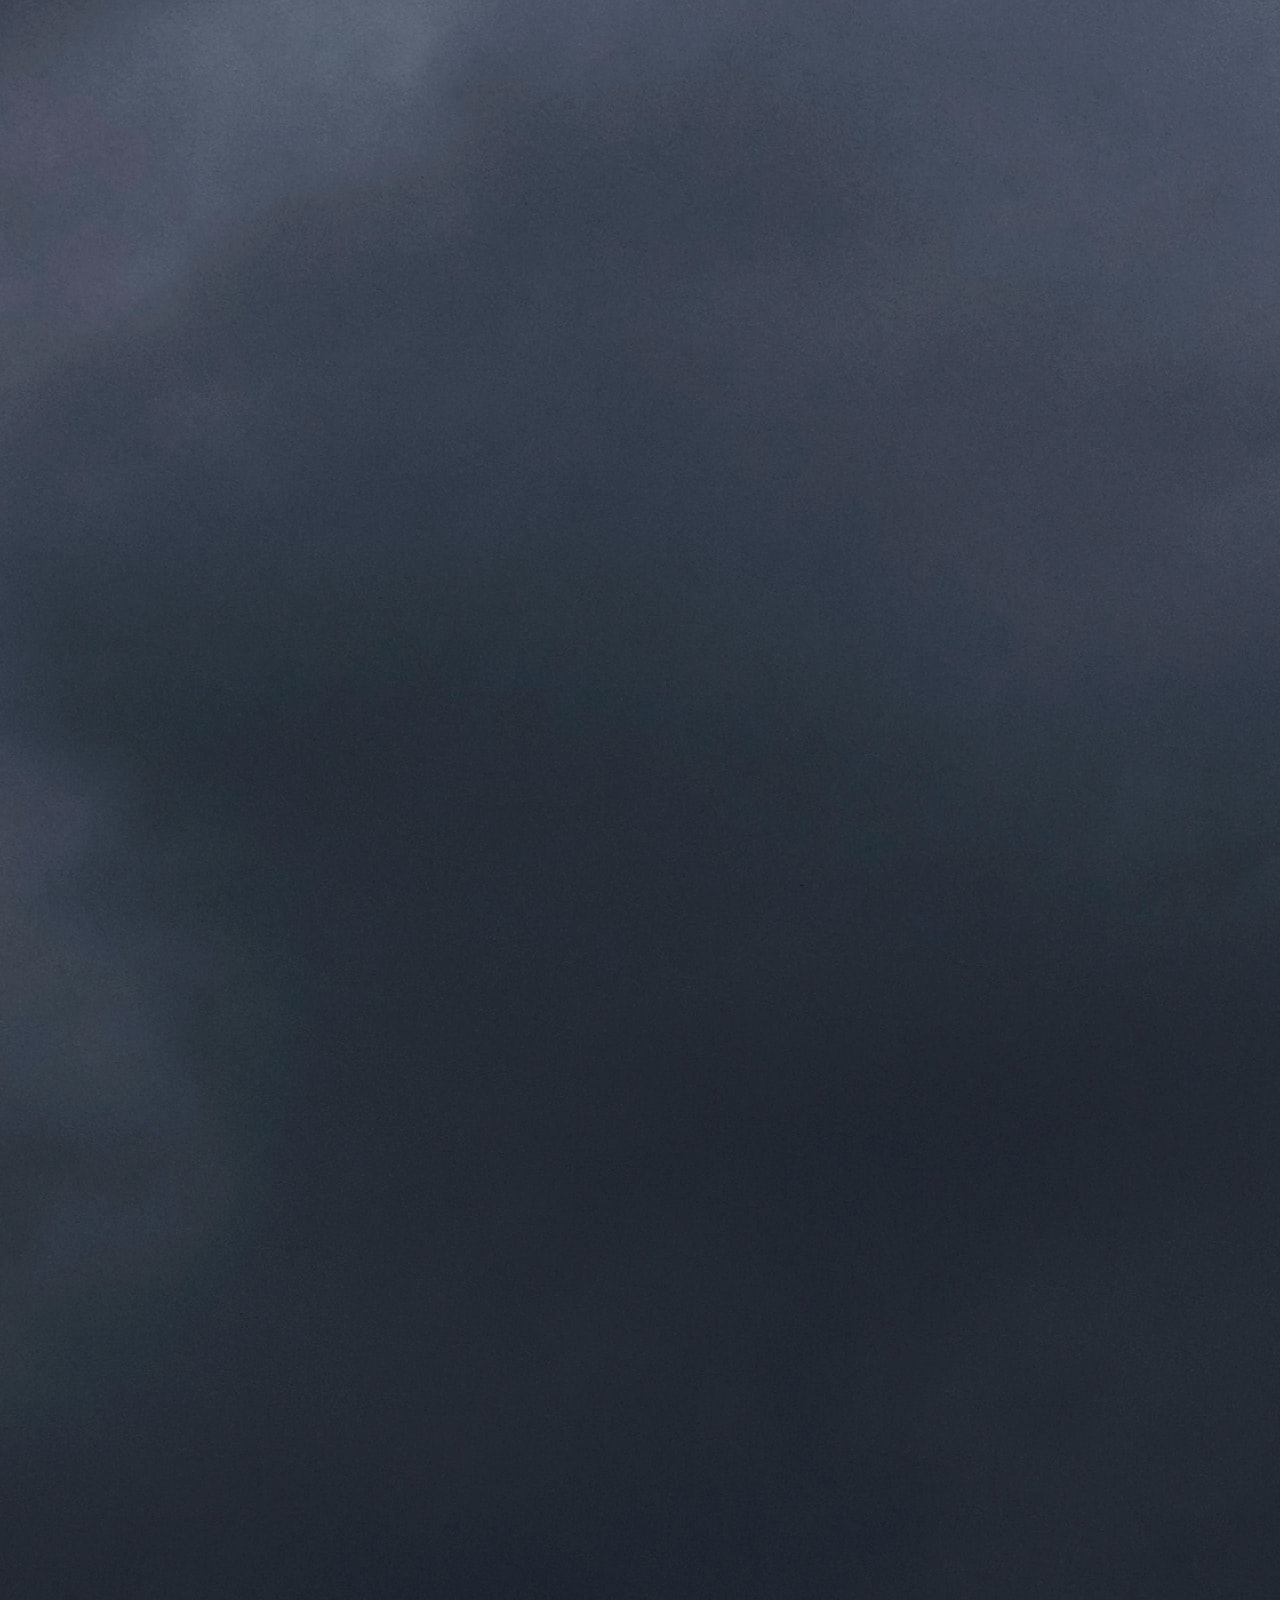
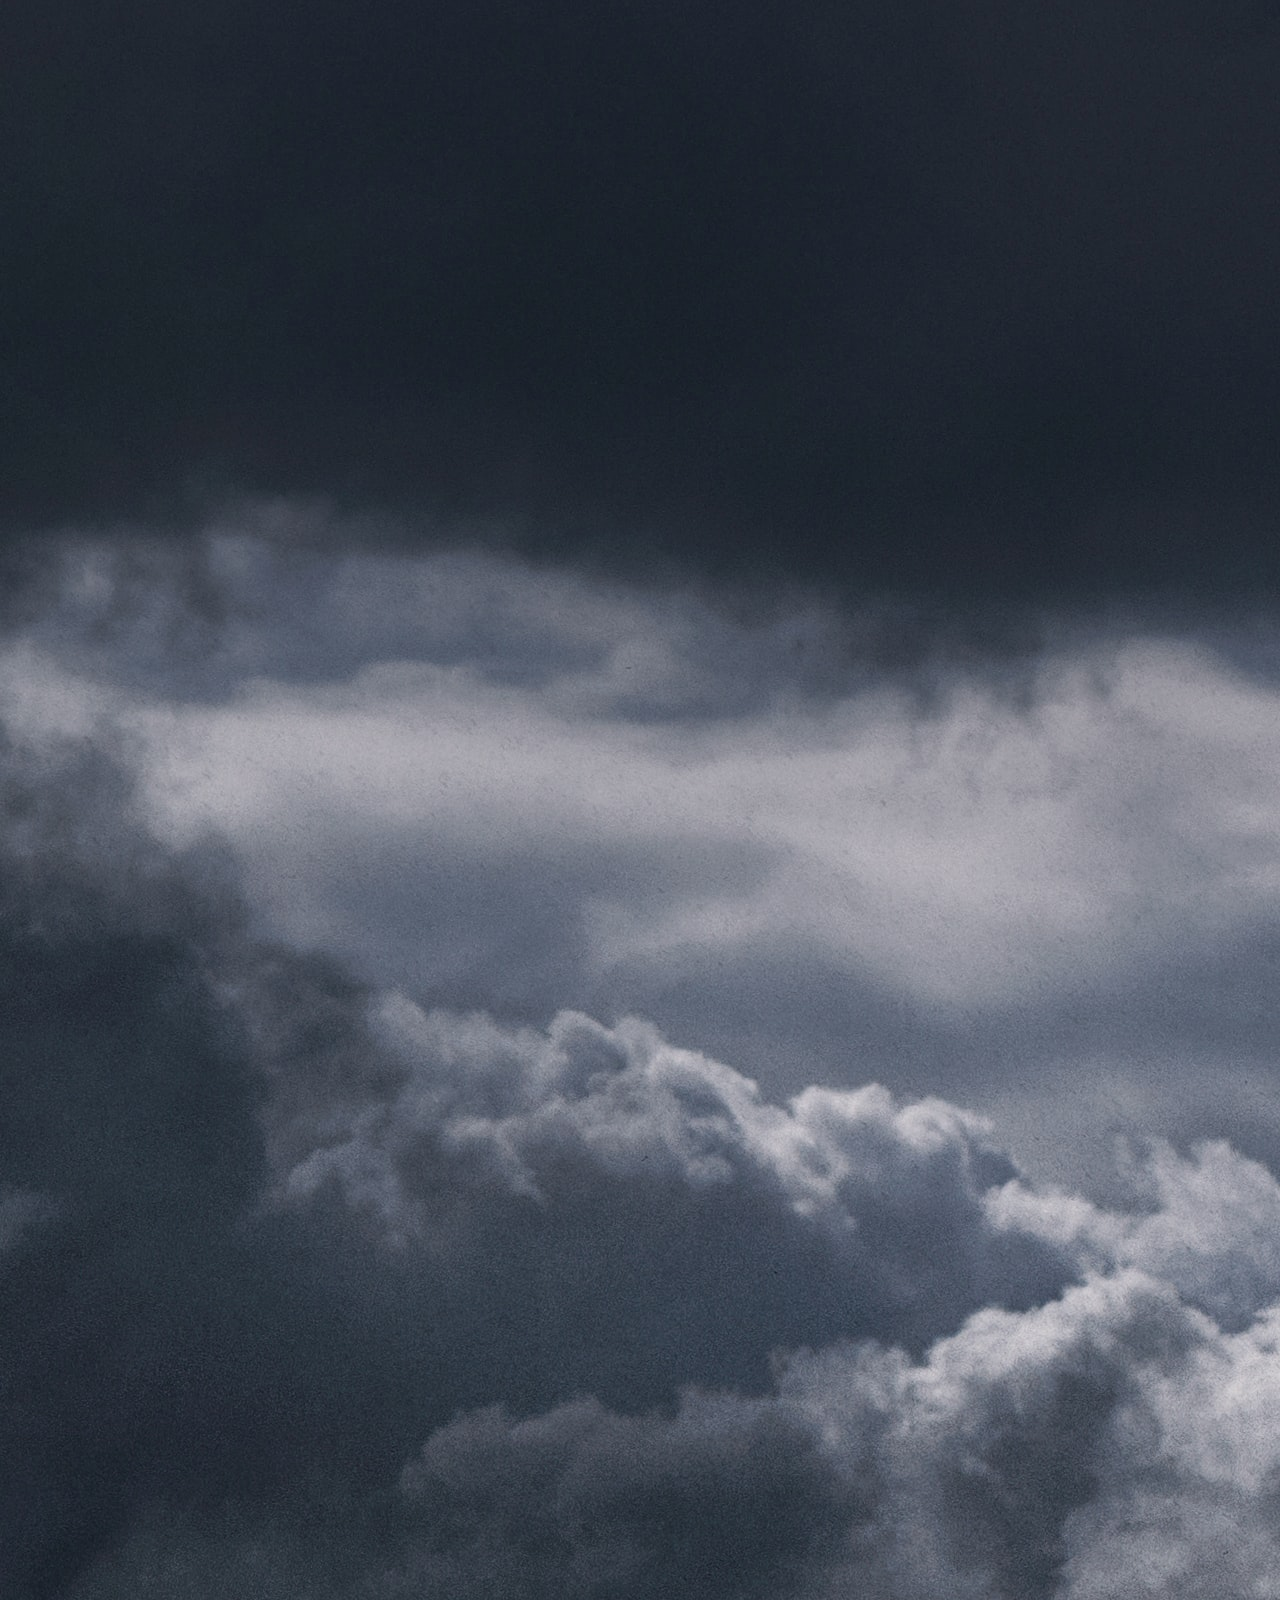
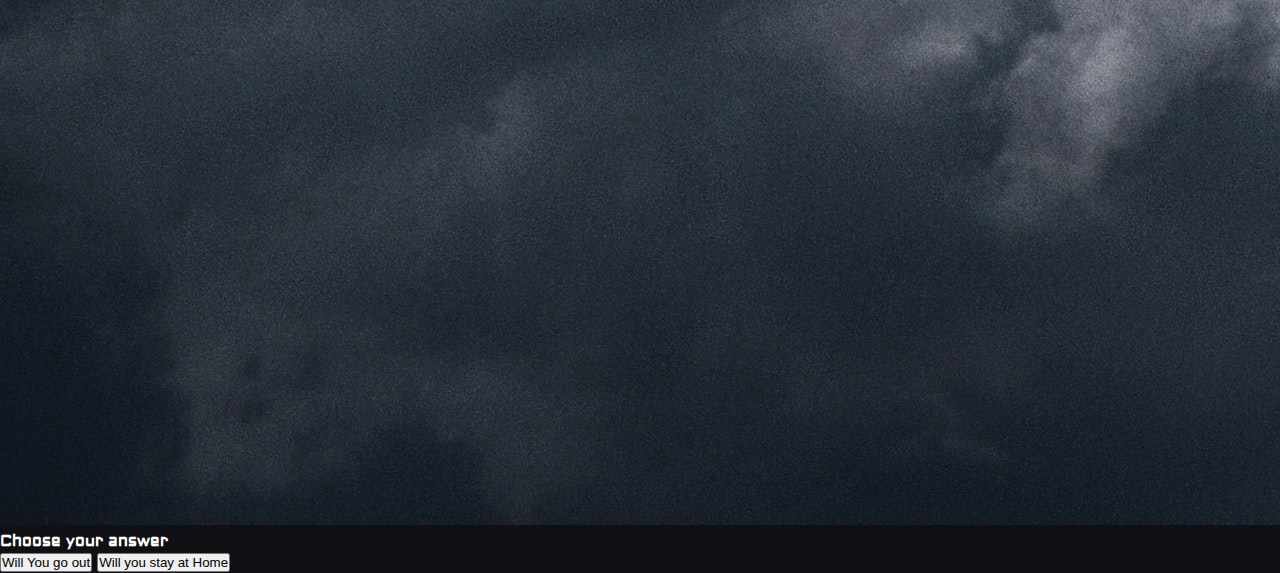
==== climateFinder/popu.html @ a0345669 "Add files via upload" ====
<!DOCTYPE html>
<html lang="en">

<head>
    <meta charset="UTF-8">
    <meta http-equiv="X-UA-Compatible" content="IE=edge">
    <meta name="viewport" content="width=device-width, initial-scale=1.0">
    <title>ClimateFinder</title>
    <!-- Favicon link -->
    <link rel="icon" type="image/x-icon" href="/images/climateFinderFav.png">
    <!-- Style css link -->
    <link rel="stylesheet" href="style.css">
    <!-- Font Awesome link -->
    <link rel="stylesheet" href="https://cdnjs.cloudflare.com/ajax/libs/font-awesome/6.3.0/css/all.min.css">
</head>

<body>
    <div class="overlay">
        <div class="overlay_img">
            <figure>
                <img src="images/bg_clouds.jpg" alt="">
                <figcaption>
                    <h4>Choose your answer</h4>
                </figcaption>
            </figure>
        </div>
        <div class="overlay_button">
            <button class="positive_answer">
                Will You go out
            </button>
            <button class="negative_answer">
                Will you stay at Home
            </button>
        </div>
    </div>
</body>

</html>
---- climateFinder/style.css ----
/* @import url('https://fonts.googleapis.com/css2?family=Lato:wght@300&display=swap'); */
@import url('https://fonts.googleapis.com/css2?family=Aldrich&display=swap');
/* @import url('https://fonts.googleapis.com/css2?family=ZCOOL+QingKe+HuangYou&display=swap'); */

* {
    margin: 0;
    padding: 0;
    box-sizing: border-box;

}

:root {
    --primaryBackground: #100f14;
    --greyColor: #1e1e1e;
    --poppinsFont: "Aldrich", sans-serif;
    --liFonts: 18px;
    --fontColor: #293943;
    --blueBlackColor: rgb(17, 16, 19);
}

body {
    color: #fff;
    background: var(--primaryBackground);
    font-family: var(--poppinsFont);
}

.container {
    margin: 0 auto;
    max-width: 1280px;
    width: 90%;
    /* border: 4px green solid; */
    padding: 10px;
}

.nav-container {
    width: 100%;
    height: 15vh;
    background-color: var(--primaryBackground);
    display: flex;
    align-items: center;
    justify-content: center;
}

.inlineBlock {
    display: flex;
    list-style-type: none;
}

/* .inputBox{
    width: 500px;
    height: 50px;
    border: none;
    border-radius: 25px;
    background-color: var(--greyColor);
    font-weight: bold;
    font-size: 18px;
    padding: 0px 0px 0px 15px;
} */

.liFonts {
    font-size: var(--liFonts);
    color: rgb(17, 16, 19);
}



/* start main contents */

/* list of days */
.section1 .inlineBlock li {
    margin-left: 20px;
    cursor: pointer;
}

/* end of list of days */

/* info content */
.info {
    width: 200px;
    height: 200px;
    background-color: #bcd8ed;
    border-radius: 30px;
}

.dayAndTime {
    width: 100%;
    height: 60px;
    background-color: #aecadf;
    border-radius: 30px 30px 0 0px;
    display: flex;
    justify-content: center;
    align-items: center;
}

.container {
    display: flex;
    flex-direction: row;
    flex-wrap: nowrap;
    gap: 20px;
}

.days {
    width: 100px;
    background: #1b1b1d;
}

.weekDays {
    width: 100%;
    height: 60px;
    background-color: #1b1b1d;
    border-radius: 30px 30px 0 0px;
    border-bottom: #444 1px solid;
}

.container .info .dayAndTime ul {
    display: flex;
    justify-content: space-between;
    align-items: center;
    gap: 20px;
    font-weight: bold;
}

.degAndDesc {
    margin: 0 auto;
    max-width: 1280px;
    width: 90%;
    padding: 10px;
    margin: -20px 0 0 16px;
    font-size: 24px;
}

.iconsImg {
    width: 90px;
    height: auto;
}

.container .info .degAndDesc ul {
    display: flex;
    justify-content: space-around;
    align-items: center;
    gap: 20px;
    font-weight: bold;
    color: var(--blueBlackColor);
}

.descriptionInfo {
    display: grid;
    margin-left: 20px;
    justify-content: space-between;
    font-size: 10px;
    margin-top: -20px;
    color: var(--fontColor);
}

.descriptionInfo span {
    color: var(--blueBlackColor);
}

.weekDays {
    display: flex;
    justify-content: center;
    align-items: center;
    gap: 20px;
    font-weight: bold;
}

.otherDays ul {
    display: grid;
    justify-content: center;
    align-items: center;
    list-style-type: none;
    margin: -15px 0 0 0;
    text-align: center;
}


/* end of info content */


/* end of main contents */


/* Dark and Light mode */
.mode1{
    width: 100px;
    height: 50px;
    border-radius: 25px;
    background: var(--greyColor);
}

.circleChange{
    width: 50px;
    height: 50px;
    background: #aecadf;
    border-radius: 25px;
    margin-left: 50px;
}


/* end of Dark and Light mode */



/* Ulugbek Nav design */


/* style-nav */
.nav-container {
    display: flex;
    width: 90%;
    flex-direction: row;
    justify-content: center;
    align-items: center;
    /* border: 1px solid #ccc; */
}


/* style for elements on it  */
.nav-elements {
    flex-basis: 20%;
    height: 50px;
    display: flex;
    justify-content: flex-start;
    align-items: center;
    /* border: 1px solid yellowgreen; */

}



.item_left {
    width: auto;
    text-align: left;

}

.item_left span {
    font-weight: 600;
}

.item_center {
    flex-basis: 60%;
}

.item_right {
    display: flex;
    width: 20vmax;
    justify-content: center;
    align-items: center;


}

.nav-icon1 {
    padding-right: 10px;

}

.nav-search {
    display: flex;
    align-items: center;

}

.nav-search .search_button {
    background-color: #1e1e1d;
    border-radius: 0 25px 25px 0;
    height: 50px;
    width: 5vw;
    display: flex;
    justify-content: flex-end;
    justify-items: center;
    /* padding-right: 30px; */

}

/* Night/Light mode switch style */
.turn_on {
    display: flex;
    justify-content: space-between;
    align-items: center;
    background-color: var(--greyColor);
    border-radius: 25px;
    height: 50px;
    width: 100px;
    padding: 0 8px 0 8px;
    position: relative;
    cursor: pointer;

}

.turn_on::after {
    content: "";
    position: absolute;
    left: 0;
    width: 50px;
    height: 50px;
    border-radius: 50%;
    background-color: #aecadf;
    padding: 0;
    margin: 0;



}

/* changing the night/light mode */
.turn_off::before {
    content: "";
    position: absolute;
    right: 0;
    width: 50px;
    height: 50px;
    border-radius: 50%;
    background-color: #aecadf;
    padding: 0;
    margin: 0;


}

.mode {
    height: 32px;
    z-index: 111;

}


/* Languages options style */
.language {
    display: flex;
    cursor: pointer;
    align-items: center;
}


/* search bar style */
.inputBox {
    width: 40vw;
    height: 50px;
    border: none;
    border-radius: 25px 0 0 25px;
    background-color: var(--greyColor);
    font-weight: bold;
    font-size: 18px;
    color: #ccc;
    padding: 0px 0px 0px 15px;
}

.inputBox:focus {
    outline: none;
}

input::placeholder {
    font-size: 15px;
    font-weight: 200;
    font-family: "Aldrich", sans-serif;
}

.nav_icon2 {
    transform: scale(0.7);
}

/* Turabek aka part */

/*name of Two big main*/
.two-mains-name {
    padding: 0;
    padding-top: 10px;
    display: flex;
    margin: 0 auto;
    width: 90%;
    gap: 40px;
    align-items: center;

}

.google-map-heading {
    width: 73%;
    display: flex;
    /* changes */
    justify-content: space-between;
    align-items: center;
    /* here */
    padding: 0 10px;
}

.google-map-heading a,
.large-cities-heading a {
    text-decoration: none;
    color: rgba(255, 255, 255, 0.7)
}

.google-map-heading a {
    height: 30px;
    width: 100px;
    /* changes */
    display: flex;
    justify-content: center;
    align-items: center;
    /* herer */
    text-align: center;
    border-radius: 15px;

    background: var(--greyColor);
}

.large-cities-heading {
    display: flex;
    width: 300px;
    justify-content: space-between;
}




/*Secon-main*/
.second-main {
    display: flex;
    justify-content: center;
    margin: 0 auto;
    padding: 0 10px 10px 10px;
    max-width: 1280px;
    margin-top: 10px;
    width: 90%;
    height: 400px;
    gap: 20px;
    /* border: 2px green solid; */
}

.google-map {
    width: 92%;
    height: 332px;
    /* border: 2px red solid; */
    border-radius: 30px;
    outline: none;

}

.large-cities {
    display: flex;
    flex-direction: column;
    gap: 1rem;
    width: 400px;
    height: 400px;
    border-radius: 30px;

}


.cities2 {
    background: #1b1b1b;
    display: flex;
    width: 300px;
    height: 100px;
    /* border: 2px gold solid; */
    border-radius: 30px;
}

.texts {
    margin-left: 25px;

}

.texts ul li {
    list-style-type: none;
    margin-top: 8px;
}

.img-degreee {
    display: flex;
    flex-direction: column;
    margin-left: 90px;
}

.iconsImg2 {
    width: 70px;
    height: auto;
}

.texts ul li p {
    color: var(--fontColor);
}

.texts ul li h5 {
    opacity: 0.5;
}

.img-degreee h4 {
    margin-left: 15px;
    font-size: 20px;
}
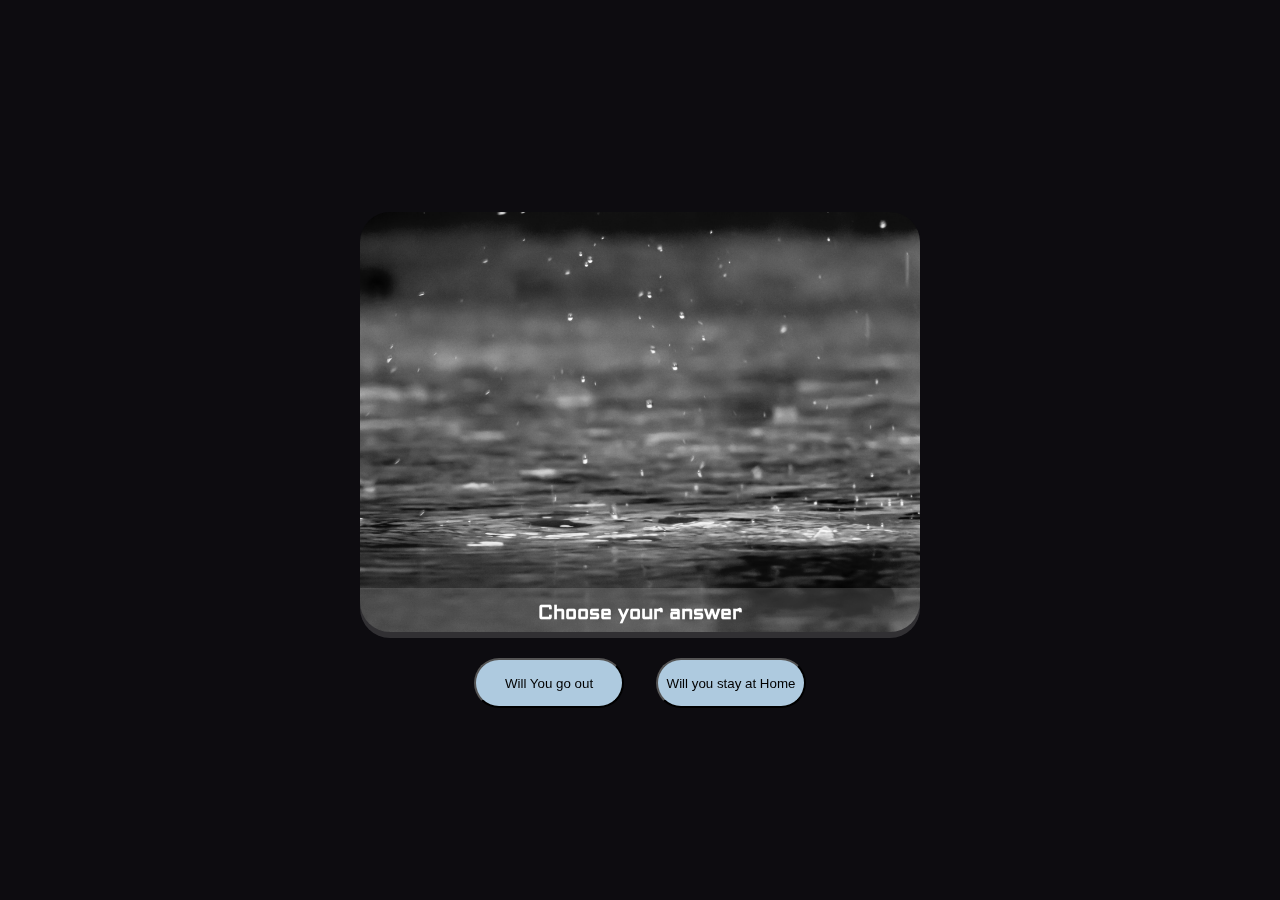
==== commit 33c22284: "Add files via upload" ====
--- a/climateFinder/popu.html
+++ b/climateFinder/popu.html
@@ -18,7 +18,7 @@
     <div class="overlay">
         <div class="overlay_img">
             <figure>
-                <img src="images/bg_clouds.jpg" alt="">
+                <img src="weatherImages/drizzle.jpg" alt="">
                 <figcaption>
                     <h4>Choose your answer</h4>
                 </figcaption>
--- a/climateFinder/style.css
+++ b/climateFinder/style.css
@@ -1,65 +1,85 @@
-/* @import url('https://fonts.googleapis.com/css2?family=Lato:wght@300&display=swap'); */
+/* Font Family Link */
 @import url('https://fonts.googleapis.com/css2?family=Aldrich&display=swap');
-/* @import url('https://fonts.googleapis.com/css2?family=ZCOOL+QingKe+HuangYou&display=swap'); */
 
 * {
     margin: 0;
     padding: 0;
     box-sizing: border-box;
-
+    transition: all 0.3s ease-in-out;
 }
 
 :root {
-    --primaryBackground: #100f14;
-    --greyColor: #1e1e1e;
-    --poppinsFont: "Aldrich", sans-serif;
+    --primaryBackground: #0d0c10;
+    --main--background: #aecadf;
+    --secondary-blue: #bcd8ed;
+    --whitish-color: #fdfdfd;
+    --greyColor: rgba(0,0,0,.4);
+    --aldrichFont: "Aldrich", sans-serif;
     --liFonts: 18px;
+    --transparent_white: rgba(255, 255, 255, 0.5);
+    --transparent_white_lighter: rgba(255, 255, 255, 0.15);
+    --days-background: rgba(2,0,0,.5);
+    --fontColorPrimary: #ffffff;
     --fontColor: #293943;
+    --shadow-main: rgb(0, 166, 255);
     --blueBlackColor: rgb(17, 16, 19);
 }
 
 body {
-    color: #fff;
+    color: var(--fontColorPrimary);
     background: var(--primaryBackground);
-    font-family: var(--poppinsFont);
+    background-repeat: no-repeat;
+    background-size: cover;
+    font-family: var(--aldrichFont);
+
+}
+
+.content {
+    display: flex;
+    flex-direction: column;
+    min-height: 100vh;
 }
 
 .container {
+    display: flex;
+
     margin: 0 auto;
     max-width: 1280px;
     width: 90%;
-    /* border: 4px green solid; */
     padding: 10px;
 }
 
-.nav-container {
-    width: 100%;
-    height: 15vh;
-    background-color: var(--primaryBackground);
-    display: flex;
-    align-items: center;
-    justify-content: center;
-}
-
 .inlineBlock {
     display: flex;
     list-style-type: none;
 }
 
-/* .inputBox{
-    width: 500px;
-    height: 50px;
-    border: none;
-    border-radius: 25px;
+.checked {
+    display: flex;
+    justify-content: center;
+    align-items: center;
+    text-align: center;
+    width: 120px;
+    height: 30px;
+    border-radius: 15px;
     background-color: var(--greyColor);
-    font-weight: bold;
-    font-size: 18px;
-    padding: 0px 0px 0px 15px;
-} */
+}
+
+.checked:hover,
+#checked_color:hover {
+    color: rgb(17, 0, 254) !important;
+}
+
+#checked_color {
+    background-color: var(--main--background);
+    color: var(--greyColor);
+}
+
+
 
 .liFonts {
     font-size: var(--liFonts);
-    color: rgb(17, 16, 19);
+    color: var(--blueBlackColor);
 }
 
 
@@ -76,16 +96,29 @@
 
 /* info content */
 .info {
-    width: 200px;
+    text-align: center;
     height: 200px;
-    background-color: #bcd8ed;
+    background-color: var(--secondary-blue);
     border-radius: 30px;
+    width: 17.1875%;
+}
+
+.today_info {
+    min-width: 170px;
+    transition: all 0.3s ease-in-out;
+    cursor: pointer;
+}
+
+.today_info:hover {
+    transform: scale(1.05);
+    box-shadow: 5px 5px 15px;
 }
 
 .dayAndTime {
+    padding: 10px;
     width: 100%;
     height: 60px;
-    background-color: #aecadf;
+    background-color: var(--main--background);
     border-radius: 30px 30px 0 0px;
     display: flex;
     justify-content: center;
@@ -96,20 +129,30 @@
     display: flex;
     flex-direction: row;
     flex-wrap: nowrap;
-    gap: 20px;
+    gap: 1.56%;
 }
 
 .days {
-    width: 100px;
-    background: #1b1b1d;
+    width: 7.8125%;
+    min-width: 70px;
+    background: var(--days-background);
+    transition: all 0.3s ease-in-out;
+    cursor: pointer;
+}
+
+.days:hover,
+.cities2:hover {
+    transform: translate(0, -10px);
+    box-shadow: 0 5px 15px var(--shadow-main);
 }
 
 .weekDays {
     width: 100%;
     height: 60px;
-    background-color: #1b1b1d;
+    background-color: rgba(0, 0,0, 0.4);
     border-radius: 30px 30px 0 0px;
     border-bottom: #444 1px solid;
+    
 }
 
 .container .info .dayAndTime ul {
@@ -120,9 +163,71 @@
     font-weight: bold;
 }
 
+.quiz_redirection {
+    position: relative;
+    display: flex;
+    flex-direction: column;
+    justify-content: center;
+    align-items: center;
+    min-width: 170px;
+    overflow: hidden;
+    flex-basis: 26.56%;
+    height: 200px;
+    border-radius: 30px;
+    background-color: var(--main--background);
+    box-shadow: 0px 2px 15px 2px rgb(135, 10, 135) ;
+    border: 1px solid var(--whitish-color);
+    padding: 20px;
+    animation: shadow-scale 1s infinite;
+    cursor: pointer;
+    transition: all 0.3s ease-in-out;
+}
+
+.quiz_redirection:hover{
+    transform: scale(0.98);
+}
+
+@keyframes shadow-scale {
+    0% {
+    box-shadow: 0px 2px 15px 2px rgb(135, 10, 135) ;
+    }
+    50% {
+    box-shadow: 0px 4px 25px 4px rgb(135, 10, 135) ;
+    }
+    100% {
+        box-shadow: 0px 2px 15px 2px rgb(135, 10, 135) ;
+    }
+  }
+
+.purpleColor{
+    color: purple;
+}
+
+
+.quiz_heading {
+    display: flex;
+    flex-direction: column;
+    justify-content: center;
+    align-items: center;
+
+}
+
+.animated_image {
+    height: 65%;
+    width: 90%;
+}
+
+.quiz_heading p {
+    text-align: center;
+    font-style: oblique;
+    height: 25%;
+    font-size: 2.1rem;
+}
+
+
 .degAndDesc {
+
     margin: 0 auto;
-    max-width: 1280px;
     width: 90%;
     padding: 10px;
     margin: -20px 0 0 16px;
@@ -174,6 +279,8 @@
 }
 
 
+
+
 /* end of info content */
 
 
@@ -181,17 +288,17 @@
 
 
 /* Dark and Light mode */
-.mode1{
+.mode {
     width: 100px;
     height: 50px;
     border-radius: 25px;
     background: var(--greyColor);
 }
 
-.circleChange{
+.circleChange {
     width: 50px;
     height: 50px;
-    background: #aecadf;
+    background: var(--main--background);
     border-radius: 25px;
     margin-left: 50px;
 }
@@ -201,46 +308,41 @@
 
 
 
-/* Ulugbek Nav design */
 
 
 /* style-nav */
 .nav-container {
-    display: flex;
+    padding-top: 40px;
+    display: flex;
+    margin: 0 auto;
+    gap: 1%;
     width: 90%;
     flex-direction: row;
-    justify-content: center;
-    align-items: center;
-    /* border: 1px solid #ccc; */
+    flex-wrap: wrap;
+    justify-content: center;
+    align-items: center;
 }
 
 
 /* style for elements on it  */
-.nav-elements {
+.navElements {
     flex-basis: 20%;
     height: 50px;
     display: flex;
-    justify-content: flex-start;
-    align-items: center;
-    /* border: 1px solid yellowgreen; */
-
-}
-
-
+
+    align-items: center;
+}
 
 .item_left {
     width: auto;
     text-align: left;
-
 }
 
 .item_left span {
     font-weight: 600;
 }
 
-.item_center {
-    flex-basis: 60%;
-}
+
 
 .item_right {
     display: flex;
@@ -263,88 +365,40 @@
 }
 
 .nav-search .search_button {
-    background-color: #1e1e1d;
+    background-color: var(--greyColor);
     border-radius: 0 25px 25px 0;
     height: 50px;
     width: 5vw;
     display: flex;
-    justify-content: flex-end;
+    justify-content: center;
     justify-items: center;
-    /* padding-right: 30px; */
-
-}
-
-/* Night/Light mode switch style */
-.turn_on {
-    display: flex;
-    justify-content: space-between;
-    align-items: center;
-    background-color: var(--greyColor);
-    border-radius: 25px;
-    height: 50px;
-    width: 100px;
-    padding: 0 8px 0 8px;
-    position: relative;
-    cursor: pointer;
-
-}
-
-.turn_on::after {
-    content: "";
-    position: absolute;
-    left: 0;
-    width: 50px;
-    height: 50px;
-    border-radius: 50%;
-    background-color: #aecadf;
-    padding: 0;
-    margin: 0;
-
-
-
-}
-
-/* changing the night/light mode */
-.turn_off::before {
-    content: "";
-    position: absolute;
-    right: 0;
-    width: 50px;
-    height: 50px;
-    border-radius: 50%;
-    background-color: #aecadf;
-    padding: 0;
-    margin: 0;
-
-
-}
-
-.mode {
-    height: 32px;
-    z-index: 111;
-
-}
-
-
-/* Languages options style */
-.language {
-    display: flex;
-    cursor: pointer;
-    align-items: center;
-}
+    border-left: 1px solid #444;
+    transition: all 0.2s ease-in-out;
+    border: 1px solid var(--secondary-blue);
+}
+
+.nav-search .search_button:hover {
+    background-color: #444;
+}
+
+
+
+
+
 
 
 /* search bar style */
 .inputBox {
-    width: 40vw;
+    width: 35vw;
     height: 50px;
     border: none;
     border-radius: 25px 0 0 25px;
     background-color: var(--greyColor);
     font-weight: bold;
     font-size: 18px;
-    color: #ccc;
+    color: var(--whitish-color);
     padding: 0px 0px 0px 15px;
+    border: 1px solid var(--secondary-blue);
 }
 
 .inputBox:focus {
@@ -358,10 +412,14 @@
 }
 
 .nav_icon2 {
+    cursor: pointer;
     transform: scale(0.7);
 }
 
-/* Turabek aka part */
+a{
+    text-decoration: none;
+    color: #fff;
+}
 
 /*name of Two big main*/
 .two-mains-name {
@@ -376,39 +434,44 @@
 }
 
 .google-map-heading {
-    width: 73%;
-    display: flex;
-    /* changes */
+    width: 100%;
+    margin-bottom: 10px;
+    display: flex;
+    gap: auto;
     justify-content: space-between;
     align-items: center;
-    /* here */
     padding: 0 10px;
 }
 
 .google-map-heading a,
 .large-cities-heading a {
     text-decoration: none;
-    color: rgba(255, 255, 255, 0.7)
+    color: var(--transparent_white);
 }
 
 .google-map-heading a {
     height: 30px;
     width: 100px;
-    /* changes */
-    display: flex;
-    justify-content: center;
-    align-items: center;
-    /* herer */
+    display: flex;
+    justify-content: center;
+    align-items: center;
     text-align: center;
     border-radius: 15px;
 
     background: var(--greyColor);
 }
 
+.google-map-heading a:hover {
+    color: var(--shadow-main);
+}
+
 .large-cities-heading {
     display: flex;
-    width: 300px;
-    justify-content: space-between;
+    height: 30px;
+    text-align: center;
+    align-items: center;
+    width: 100%;
+    justify-content: flex-start;
 }
 
 
@@ -425,36 +488,38 @@
     width: 90%;
     height: 400px;
     gap: 20px;
-    /* border: 2px green solid; */
 }
 
 .google-map {
     width: 92%;
-    height: 332px;
-    /* border: 2px red solid; */
+    height: 100%;
     border-radius: 30px;
     outline: none;
-
+}
+
+iframe:hover{
+    transform: scale(0.98);
 }
 
 .large-cities {
     display: flex;
     flex-direction: column;
-    gap: 1rem;
+    gap: 10px;
     width: 400px;
-    height: 400px;
+    height: 100%;
     border-radius: 30px;
 
 }
 
 
 .cities2 {
-    background: #1b1b1b;
-    display: flex;
-    width: 300px;
-    height: 100px;
-    /* border: 2px gold solid; */
+    background: var(--days-background);
+    display: flex;
+    width: 305;
+    height: 102.8px;
     border-radius: 30px;
+    transition: all 0.3s ease-in-out;
+    cursor: pointer;
 }
 
 .texts {
@@ -494,3 +559,290 @@
 
 
 
+/* Footer section  */
+
+.footer {
+    margin: 0;
+    padding: 0 20px;
+    display: flex;
+    background: var(--greyColor);
+    justify-content: center;
+    align-items: center;
+    height: 10vh;
+    border-radius: 30px 30px 0 0;
+}
+
+.footer-elements {
+    text-align: center;
+}
+
+.footer-elements img {
+    height: 28%;
+    width: 28%;
+
+}
+
+
+
+
+/* popup page css */
+
+.overlay {
+    display: flex;
+    flex-direction: column;
+    justify-content: center;
+    align-items: center;
+    height: 400px;
+    width: 600px;
+    position: fixed;
+    top: 50%;
+    left: 50%;
+    transform: translate(-50%, -50%);
+
+}
+
+.overlay_img {
+    display: flex;
+    justify-content: center;
+    align-items: center;
+    margin: 20px;
+
+}
+
+.overlay_img img {
+    border-radius: 30px;
+}
+
+.overlay_img figure {
+    position: relative;
+}
+
+.overlay_img figcaption {
+    display: flex;
+    justify-content: center;
+    align-items: center;
+    text-align: center;
+    position: absolute;
+    left: 0;
+    bottom: 0;
+    font-size: 20px;
+    width: 100%;
+    height: 50px;
+    background: var(--transparent_white_lighter);
+    border-radius: 0 0 30px 30px;
+    margin: auto 0;
+}
+
+figure>img {
+    width: 100%;
+
+}
+
+.overlay_button {
+    display: flex;
+    justify-content: center;
+    gap: 2rem;
+}
+
+.overlay_button button {
+    width: 150px;
+    height: 50px;
+    border-radius: 25px;
+    background-color: var(--main--background);
+}
+
+.overlay_button button:hover {
+    background: greenyellow;
+}
+
+
+
+/* responsive design for tablets */
+@media only screen and (max-width: 978px) {
+
+    .container,
+    .second-main {
+        transform: scale(0.9);
+    }
+
+    .navElements,
+    .inputBox,
+    .nav-search .search_button {
+        height: 40px;
+
+    }
+
+    .navElements #currentCity {
+        font-size: 14px;
+    }
+
+    .checked,
+    .checked_color {
+        width: 100px;
+    }
+
+    .container {
+        display: flex;
+        flex-wrap: wrap;
+        gap: 4%;
+    }
+
+
+    .mode {
+        flex-basis: 10%;
+        height: 25px;
+        width: 75px;
+
+    }
+
+    .circleChange {
+        height: 25px;
+        width: 25px;
+
+
+    }
+
+    .days {
+        order: 2;
+        flex-basis: 13.3%;
+        margin-top: 30px;
+    }
+
+    .liFonts {
+        display: flex;
+        flex-flow: row nowrap;
+        justify-content: space-between;
+        width: 70%;
+
+    }
+
+    .liFonts li {
+        flex-basis: 40%;
+        font-size: 25px;
+    }
+
+    .nav_icon2 {
+        transform: scale(0.5);
+    }
+
+    .today_info {
+        flex-basis: 65%;
+        order: 1;
+    }
+
+    .descriptionInfo {
+        display: flex;
+        text-align: center;
+        width: 90%;
+        justify-content: center;
+        gap: 16%;
+        font-size: 1rem;
+        padding: 0;
+
+    }
+
+    .descriptionInfo .inlineBlock {
+        display: flex;
+        justify-content: center;
+        align-items: center;
+        padding-left: 30px;
+
+
+
+    }
+
+    .quiz_redirection {
+        order: 1;
+        flex-basis: 31%;
+    }
+}
+
+
+
+@media only screen and (max-width: 632px) {
+    .today_info {
+        order: 1;
+        flex-basis: 100%;
+        margin-bottom: 30px;
+    }
+
+    .days {
+        order: 2;
+        flex-basis: 30%;
+    }
+
+    .quiz_redirection {
+        order: 3;
+        margin-top: 30px;
+        flex-basis: 100%;
+    }
+
+    .second-main {
+        display: flex;
+        flex-flow: row wrap;
+        min-height: 100%;
+    }
+
+    .google-map {
+        flex-basis: 100%;
+
+    }
+
+    .large-cities {
+        flex-basis: 100%;
+
+    }
+
+    .content {
+        
+    }
+
+    .cities {
+        flex-flow: row nowrap;
+        justify-content: center;
+        align-items: center;
+        
+    }
+
+    .text {
+        flex-basis: 50%;
+
+    }
+
+    .img-degreee {
+        flex-basis: 50%;
+        margin-left: auto;
+        align-items: center;
+    }
+
+    .item_left, .item_right, .nav-search {
+        width: 40%;
+        order: -1;
+
+    }
+
+    div.navElements.center {
+        min-width: 100%;
+        margin-top: 10px;
+    }
+
+    .nav {
+        display: flex;
+        justify-content: space-around;
+        gap: 20%;
+    }
+
+    .footer {
+        margin-top: 350px;
+    }
+
+    .inputBox {
+        width: 79vw;
+        justify-content: center;
+    }
+
+    .search_button{
+        min-width: 50px;
+        width: 10vw;
+    }
+}